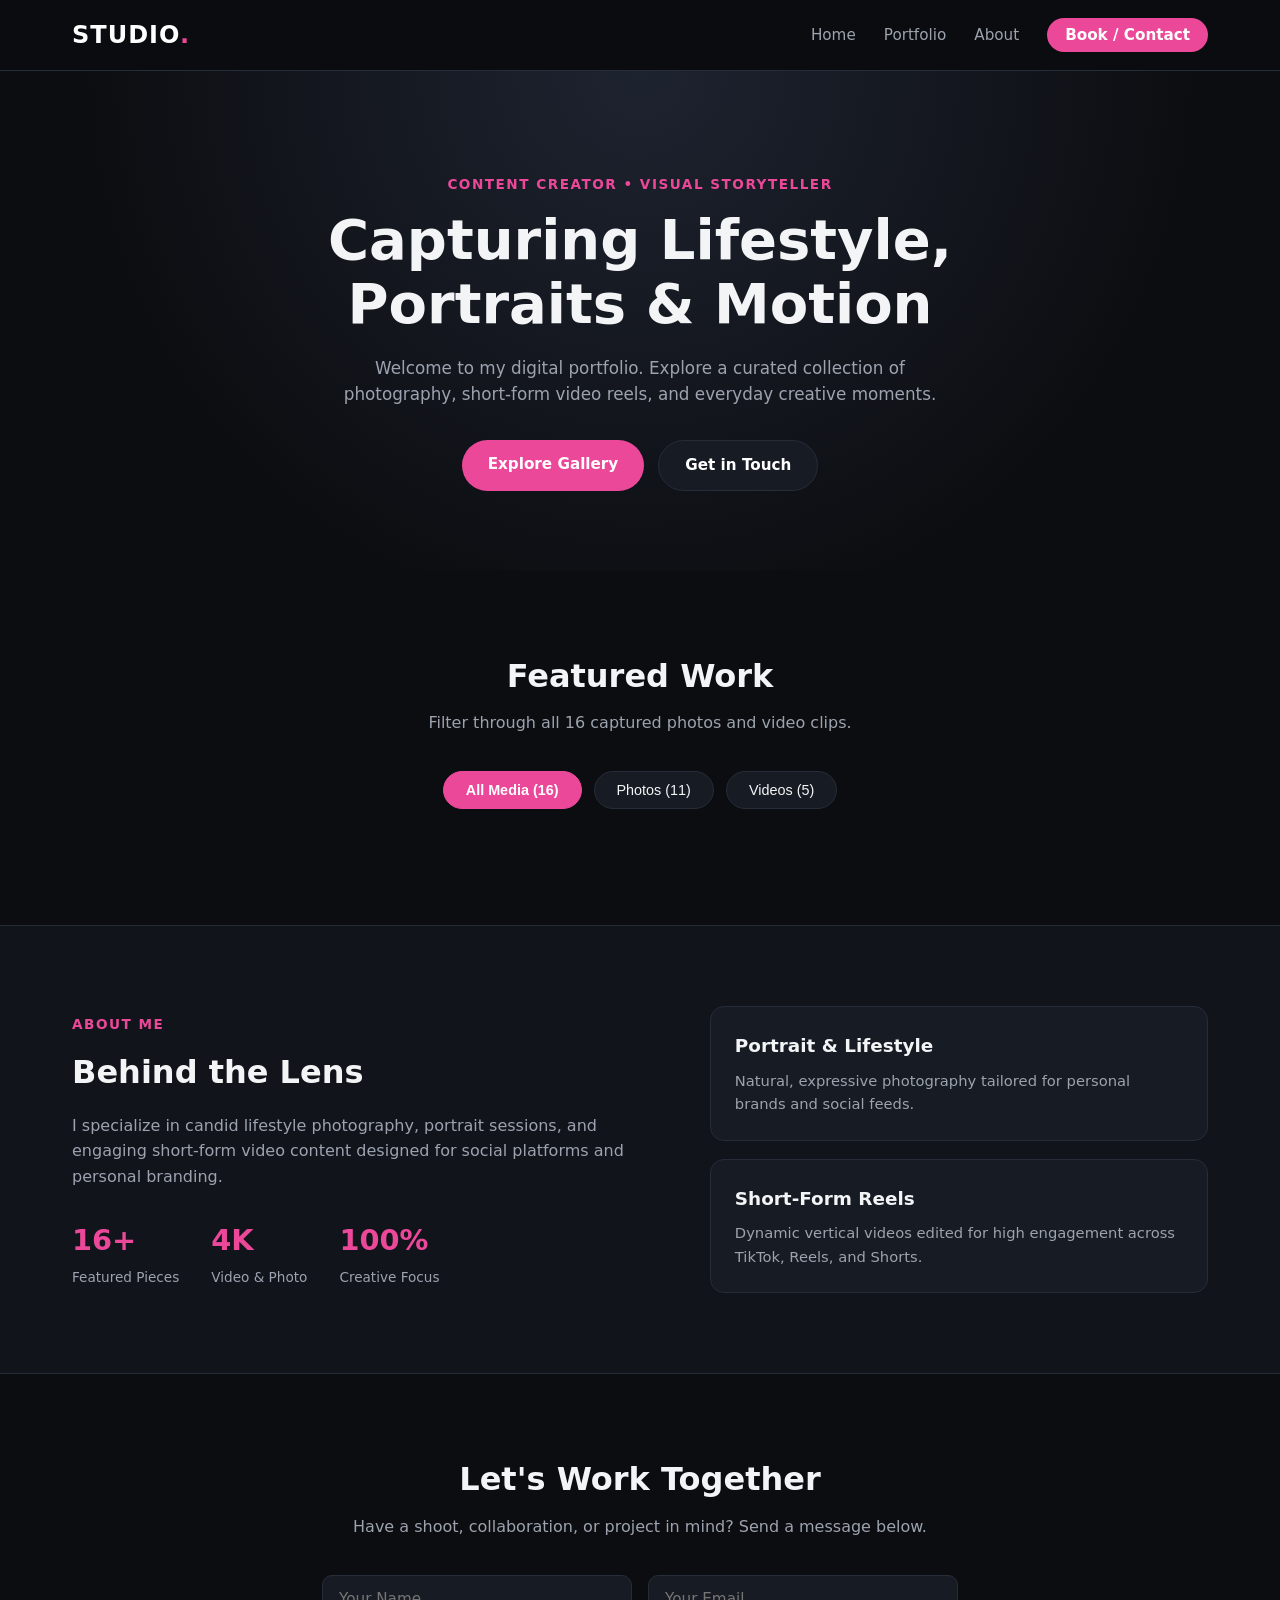
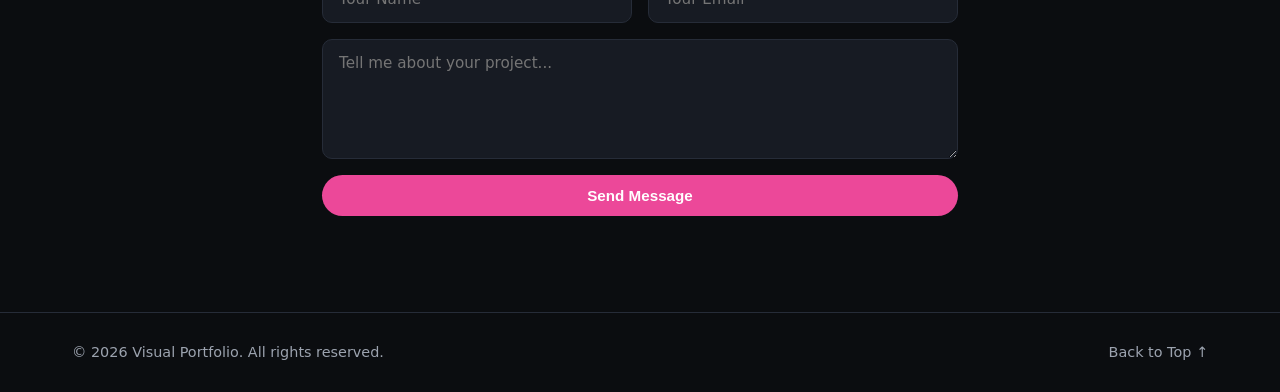
==== index.html @ 75df1a53 "Add files via upload" ====
<!DOCTYPE html>
<html lang="en">
<head>
  <meta charset="UTF-8" />
  <meta name="viewport" content="width=device-width, initial-scale=1.0" />
  <title>Creative Visual Portfolio</title>
  <link rel="stylesheet" href="style.css" />
</head>
<body>

  <!-- Navigation Bar -->
  <nav class="navbar">
    <div class="container nav-container">
      <a href="#home" class="logo">STUDIO<span>.</span></a>
      <ul class="nav-links" id="nav-links">
        <li><a href="#home">Home</a></li>
        <li><a href="#work">Portfolio</a></li>
        <li><a href="#about">About</a></li>
        <li><a href="#contact" class="nav-cta">Book / Contact</a></li>
      </ul>
      <button class="menu-toggle" id="menu-toggle" aria-label="Toggle menu">&#9776;</button>
    </div>
  </nav>

  <!-- Hero Section -->
  <header id="home" class="hero">
    <div class="container hero-content">
      <span class="eyebrow">Content Creator &bull; Visual Storyteller</span>
      <h1>Capturing Lifestyle, Portraits &amp; Motion</h1>
      <p>
        Welcome to my digital portfolio. Explore a curated collection of photography, 
        short-form video reels, and everyday creative moments.
      </p>
      <div class="hero-actions">
        <a href="#work" class="btn btn-primary">Explore Gallery</a>
        <a href="#contact" class="btn btn-secondary">Get in Touch</a>
      </div>
    </div>
  </header>

  <!-- Portfolio Gallery Section -->
  <section id="work" class="section">
    <div class="container">
      <div class="section-header">
        <h2>Featured Work</h2>
        <p>Filter through all 16 captured photos and video clips.</p>
      </div>

      <div class="filter-buttons">
        <button class="filter-btn active" data-filter="all">All Media (16)</button>
        <button class="filter-btn" data-filter="image">Photos (11)</button>
        <button class="filter-btn" data-filter="video">Videos (5)</button>
      </div>

      <div id="portfolio-grid" class="gallery-grid">
        <!-- Media cards injected dynamically by script.js -->
      </div>
    </div>
  </section>

  <!-- About & Services Section -->
  <section id="about" class="section section-alt">
    <div class="container about-grid">
      <div class="about-text">
        <span class="eyebrow">About Me</span>
        <h2>Behind the Lens</h2>
        <p>
          I specialize in candid lifestyle photography, portrait sessions, and engaging 
          short-form video content designed for social platforms and personal branding.
        </p>
        <div class="stats">
          <div class="stat-item">
            <h3>16+</h3>
            <span>Featured Pieces</span>
          </div>
          <div class="stat-item">
            <h3>4K</h3>
            <span>Video &amp; Photo</span>
          </div>
          <div class="stat-item">
            <h3>100%</h3>
            <span>Creative Focus</span>
          </div>
        </div>
      </div>

      <div class="services-cards">
        <div class="service-box">
          <h3>Portrait &amp; Lifestyle</h3>
          <p>Natural, expressive photography tailored for personal brands and social feeds.</p>
        </div>
        <div class="service-box">
          <h3>Short-Form Reels</h3>
          <p>Dynamic vertical videos edited for high engagement across TikTok, Reels, and Shorts.</p>
        </div>
      </div>
    </div>
  </section>

  <!-- Contact Section -->
  <section id="contact" class="section">
    <div class="container contact-wrapper">
      <div class="section-header">
        <h2>Let's Work Together</h2>
        <p>Have a shoot, collaboration, or project in mind? Send a message below.</p>
      </div>

      <form id="contact-form" class="contact-form">
        <div class="form-row">
          <input type="text" id="name" placeholder="Your Name" required />
          <input type="email" id="email" placeholder="Your Email" required />
        </div>
        <textarea id="message" rows="5" placeholder="Tell me about your project..." required></textarea>
        <button type="submit" class="btn btn-primary">Send Message</button>
        <p id="form-status" class="form-status"></p>
      </form>
    </div>
  </section>

  <!-- Fullscreen Lightbox Modal -->
  <div id="lightbox" class="lightbox hidden">
    <span id="close-lightbox" class="close-btn">&times;</span>
    <div class="lightbox-content" id="lightbox-content"></div>
    <p id="lightbox-caption" class="lightbox-caption"></p>
  </div>

  <!-- Footer -->
  <footer>
    <div class="container footer-content">
      <p>&copy; 2026 Visual Portfolio. All rights reserved.</p>
      <div class="socials">
        <a href="#home">Back to Top &uarr;</a>
      </div>
    </div>
  </footer>

  <script src="script.js"></script>
</body>
</html>
---- style.css ----
:root {
  --bg-main: #0b0d10;
  --bg-alt: #11141a;
  --card-bg: #171b23;
  --border-color: #262c38;
  --text-main: #f3f4f6;
  --text-muted: #9ca3af;
  --accent: #ec4899;
  --accent-hover: #db2777;
}

* {
  box-sizing: border-box;
  margin: 0;
  padding: 0;
}

html {
  scroll-behavior: smooth;
}

body {
  font-family: 'Segoe UI', system-ui, -apple-system, sans-serif;
  background-color: var(--bg-main);
  color: var(--text-main);
  line-height: 1.6;
}

.container {
  max-width: 1180px;
  margin: 0 auto;
  padding: 0 22px;
}

/* Navbar */
.navbar {
  position: sticky;
  top: 0;
  z-index: 900;
  background: rgba(11, 13, 16, 0.85);
  backdrop-filter: blur(12px);
  border-bottom: 1px solid var(--border-color);
}

.nav-container {
  display: flex;
  justify-content: space-between;
  align-items: center;
  height: 70px;
}

.logo {
  font-size: 1.5rem;
  font-weight: 800;
  color: #fff;
  text-decoration: none;
  letter-spacing: 1px;
}

.logo span {
  color: var(--accent);
}

.nav-links {
  list-style: none;
  display: flex;
  align-items: center;
  gap: 28px;
}

.nav-links a {
  color: var(--text-muted);
  text-decoration: none;
  font-size: 0.95rem;
  transition: color 0.2s;
}

.nav-links a:hover {
  color: #fff;
}

.nav-links .nav-cta {
  background: var(--accent);
  color: #fff;
  padding: 8px 18px;
  border-radius: 999px;
  font-weight: 600;
}

.nav-links .nav-cta:hover {
  background: var(--accent-hover);
}

.menu-toggle {
  display: none;
  background: none;
  border: none;
  color: #fff;
  font-size: 1.6rem;
  cursor: pointer;
}

/* Hero */
.hero {
  padding: 100px 0 80px;
  text-align: center;
  background: radial-gradient(circle at top center, #1e2330 0%, var(--bg-main) 70%);
}

.eyebrow {
  display: inline-block;
  color: var(--accent);
  font-size: 0.85rem;
  font-weight: 700;
  text-transform: uppercase;
  letter-spacing: 1.5px;
  margin-bottom: 12px;
}

.hero h1 {
  font-size: clamp(2.2rem, 5vw, 3.5rem);
  line-height: 1.15;
  max-width: 760px;
  margin: 0 auto 18px;
}

.hero p {
  color: var(--text-muted);
  max-width: 600px;
  margin: 0 auto 32px;
  font-size: 1.05rem;
}

.hero-actions {
  display: flex;
  justify-content: center;
  gap: 14px;
  flex-wrap: wrap;
}

/* Buttons */
.btn {
  display: inline-block;
  padding: 12px 26px;
  border-radius: 999px;
  text-decoration: none;
  font-weight: 600;
  font-size: 0.95rem;
  cursor: pointer;
  border: none;
  transition: all 0.25s ease;
}

.btn-primary {
  background: var(--accent);
  color: #fff;
}

.btn-primary:hover {
  background: var(--accent-hover);
  transform: translateY(-2px);
}

.btn-secondary {
  background: var(--card-bg);
  color: #fff;
  border: 1px solid var(--border-color);
}

.btn-secondary:hover {
  border-color: var(--accent);
}

/* Sections */
.section {
  padding: 80px 0;
}

.section-alt {
  background: var(--bg-alt);
  border-top: 1px solid var(--border-color);
  border-bottom: 1px solid var(--border-color);
}

.section-header {
  text-align: center;
  margin-bottom: 36px;
}

.section-header h2 {
  font-size: 2rem;
  margin-bottom: 8px;
}

.section-header p {
  color: var(--text-muted);
}

/* Filters */
.filter-buttons {
  display: flex;
  justify-content: center;
  gap: 12px;
  flex-wrap: wrap;
  margin-bottom: 36px;
}

.filter-btn {
  background: var(--card-bg);
  color: var(--text-main);
  border: 1px solid var(--border-color);
  padding: 10px 22px;
  border-radius: 999px;
  cursor: pointer;
  font-size: 0.9rem;
  transition: all 0.25s ease;
}

.filter-btn:hover {
  border-color: var(--accent);
}

.filter-btn.active {
  background: var(--accent);
  border-color: var(--accent);
  color: #fff;
  font-weight: 600;
}

/* Gallery Grid */
.gallery-grid {
  display: grid;
  grid-template-columns: repeat(auto-fill, minmax(255px, 1fr));
  gap: 20px;
}

.card {
  position: relative;
  background: var(--card-bg);
  border-radius: 14px;
  overflow: hidden;
  aspect-ratio: 3 / 4;
  cursor: pointer;
  border: 1px solid var(--border-color);
  transition: transform 0.3s ease, box-shadow 0.3s ease;
}

.card:hover {
  transform: translateY(-6px);
  box-shadow: 0 14px 28px rgba(0, 0, 0, 0.5);
}

.card img,
.card video {
  width: 100%;
  height: 100%;
  object-fit: cover;
  display: block;
}

.badge {
  position: absolute;
  top: 12px;
  right: 12px;
  background: rgba(0, 0, 0, 0.7);
  backdrop-filter: blur(6px);
  color: #fff;
  font-size: 0.72rem;
  font-weight: 700;
  padding: 4px 10px;
  border-radius: 20px;
  text-transform: uppercase;
  z-index: 2;
}

.card-overlay {
  position: absolute;
  inset: 0;
  background: linear-gradient(to top, rgba(0, 0, 0, 0.8), transparent 55%);
  opacity: 0;
  display: flex;
  align-items: flex-end;
  padding: 16px;
  transition: opacity 0.25s ease;
}

.card:hover .card-overlay {
  opacity: 1;
}

/* About Section */
.about-grid {
  display: grid;
  grid-template-columns: 1.2fr 1fr;
  gap: 40px;
  align-items: center;
}

.about-text h2 {
  font-size: 2rem;
  margin-bottom: 14px;
}

.about-text p {
  color: var(--text-muted);
  margin-bottom: 28px;
}

.stats {
  display: flex;
  gap: 32px;
}

.stat-item h3 {
  font-size: 1.8rem;
  color: var(--accent);
}

.stat-item span {
  font-size: 0.85rem;
  color: var(--text-muted);
}

.services-cards {
  display: grid;
  gap: 18px;
}

.service-box {
  background: var(--card-bg);
  border: 1px solid var(--border-color);
  padding: 24px;
  border-radius: 14px;
}

.service-box h3 {
  margin-bottom: 8px;
  font-size: 1.15rem;
}

.service-box p {
  color: var(--text-muted);
  font-size: 0.92rem;
}

/* Contact Form */
.contact-wrapper {
  max-width: 680px;
}

.contact-form {
  display: flex;
  flex-direction: column;
  gap: 16px;
}

.form-row {
  display: grid;
  grid-template-columns: 1fr 1fr;
  gap: 16px;
}

.contact-form input,
.contact-form textarea {
  width: 100%;
  background: var(--card-bg);
  border: 1px solid var(--border-color);
  color: #fff;
  padding: 14px 16px;
  border-radius: 10px;
  font-family: inherit;
  font-size: 0.95rem;
}

.contact-form input:focus,
.contact-form textarea:focus {
  outline: none;
  border-color: var(--accent);
}

.form-status {
  color: #34d399;
  font-size: 0.9rem;
  text-align: center;
}

/* Lightbox Modal */
.lightbox {
  position: fixed;
  inset: 0;
  background: rgba(0, 0, 0, 0.92);
  display: flex;
  flex-direction: column;
  align-items: center;
  justify-content: center;
  z-index: 1000;
  padding: 20px;
}

.lightbox.hidden {
  display: none;
}

.lightbox-content img,
.lightbox-content video {
  max-width: 90vw;
  max-height: 80vh;
  border-radius: 10px;
}

.close-btn {
  position: absolute;
  top: 20px;
  right: 30px;
  font-size: 2.5rem;
  color: #fff;
  cursor: pointer;
}

.lightbox-caption {
  margin-top: 14px;
  color: var(--text-muted);
}

/* Footer */
footer {
  padding: 28px 0;
  border-top: 1px solid var(--border-color);
  color: var(--text-muted);
  font-size: 0.9rem;
}

.footer-content {
  display: flex;
  justify-content: space-between;
  align-items: center;
}

.footer-content a {
  color: var(--text-muted);
  text-decoration: none;
}

.footer-content a:hover {
  color: #fff;
}

/* Mobile Responsive */
@media (max-width: 768px) {
  .about-grid,
  .form-row {
    grid-template-columns: 1fr;
  }

  .menu-toggle {
    display: block;
  }

  .nav-links {
    display: none;
    flex-direction: column;
    position: absolute;
    top: 70px;
    left: 0;
    right: 0;
    background: var(--bg-alt);
    padding: 20px;
    border-bottom: 1px solid var(--border-color);
  }

  .nav-links.open {
    display: flex;
  }
}
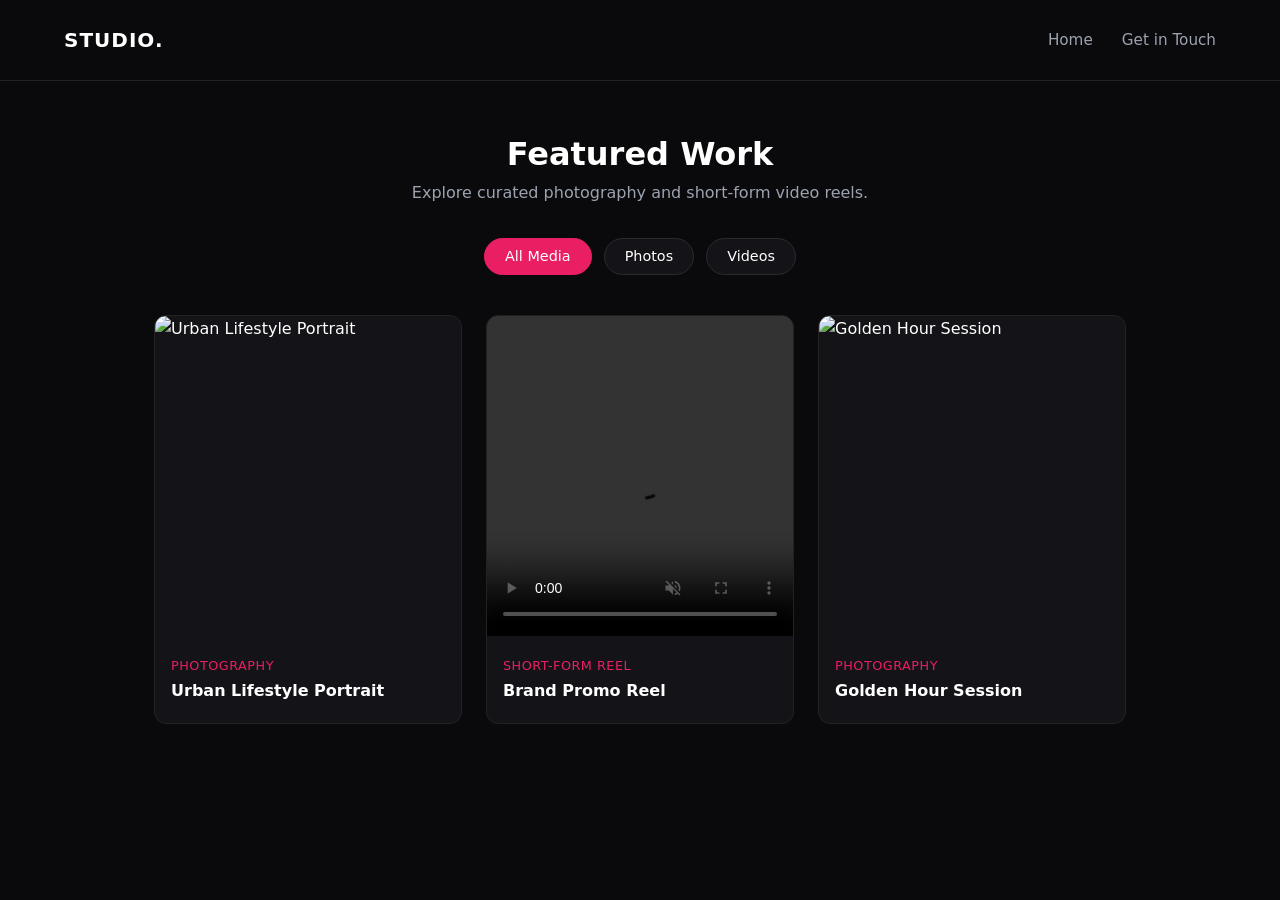
==== commit 0b07c5c3: "Refactor index.html for improved layout and styles Updated the HTML structure and styles for the por" ====
--- a/index.html
+++ b/index.html
@@ -1,139 +1,126 @@
 <!DOCTYPE html>
 <html lang="en">
 <head>
-  <meta charset="UTF-8" />
-  <meta name="viewport" content="width=device-width, initial-scale=1.0" />
-  <title>Creative Visual Portfolio</title>
-  <link rel="stylesheet" href="style.css" />
+    <meta charset="UTF-8">
+    <meta name="viewport" content="width=device-width, initial-scale=1.0">
+    <title>Gallery | Visual Portfolio</title>
+    <style>
+        :root {
+            --bg-dark: #0a0a0c;
+            --card-bg: #141418;
+            --accent: #e91e63;
+            --text-main: #ffffff;
+            --text-muted: #9ca3af;
+        }
+        * { box-sizing: border-box; margin: 0; padding: 0; font-family: system-ui, -apple-system, sans-serif; }
+        body { background-color: var(--bg-dark); color: var(--text-main); line-height: 1.6; }
+        
+        /* Header */
+        header { display: flex; justify-content: space-between; align-items: center; padding: 1.5rem 5%; border-bottom: 1px solid #222; }
+        .logo { font-weight: 800; font-size: 1.25rem; letter-spacing: 1px; color: var(--text-main); text-decoration: none; }
+        .nav-links a { color: var(--text-muted); text-decoration: none; margin-left: 1.5rem; font-size: 0.95rem; transition: color 0.2s; }
+        .nav-links a:hover { color: var(--text-main); }
+
+        /* Container & Filters */
+        .container { max-width: 1100px; margin: 0 auto; padding: 3rem 5%; }
+        .page-title { text-align: center; margin-bottom: 2rem; }
+        .filter-bar { display: flex; justify-content: center; gap: 0.75rem; margin-bottom: 2.5rem; flex-wrap: wrap; }
+        .filter-btn {
+            background: var(--card-bg); color: var(--text-main); border: 1px solid #2a2a30;
+            padding: 0.6rem 1.25rem; border-radius: 999px; cursor: pointer; font-size: 0.9rem; transition: 0.2s;
+        }
+        .filter-btn.active, .filter-btn:hover { background: var(--accent); border-color: var(--accent); }
+
+        /* Media Grid */
+        .gallery-grid { display: grid; grid-template-columns: repeat(auto-fill, minmax(280px, 1fr)); gap: 1.5rem; }
+        .media-card { background: var(--card-bg); border-radius: 12px; overflow: hidden; border: 1px solid #222; }
+        .media-card img, .media-card video { width: 100%; height: 320px; object-fit: cover; display: block; }
+        .media-info { padding: 1rem; }
+        .media-info h3 { font-size: 1rem; margin-bottom: 0.25rem; }
+        .media-info span { font-size: 0.8rem; color: var(--accent); text-transform: uppercase; letter-spacing: 0.5px; }
+    </style>
 </head>
 <body>
 
-  <!-- Navigation Bar -->
-  <nav class="navbar">
-    <div class="container nav-container">
-      <a href="#home" class="logo">STUDIO<span>.</span></a>
-      <ul class="nav-links" id="nav-links">
-        <li><a href="#home">Home</a></li>
-        <li><a href="#work">Portfolio</a></li>
-        <li><a href="#about">About</a></li>
-        <li><a href="#contact" class="nav-cta">Book / Contact</a></li>
-      </ul>
-      <button class="menu-toggle" id="menu-toggle" aria-label="Toggle menu">&#9776;</button>
-    </div>
-  </nav>
+    <header>
+        <a href="index.html" class="logo">STUDIO.</a>
+        <nav class="nav-links">
+            <a href="index.html">Home</a>
+            <a href="contact.html">Get in Touch</a>
+        </nav>
+    </header>
 
-  <!-- Hero Section -->
-  <header id="home" class="hero">
-    <div class="container hero-content">
-      <span class="eyebrow">Content Creator &bull; Visual Storyteller</span>
-      <h1>Capturing Lifestyle, Portraits &amp; Motion</h1>
-      <p>
-        Welcome to my digital portfolio. Explore a curated collection of photography, 
-        short-form video reels, and everyday creative moments.
-      </p>
-      <div class="hero-actions">
-        <a href="#work" class="btn btn-primary">Explore Gallery</a>
-        <a href="#contact" class="btn btn-secondary">Get in Touch</a>
-      </div>
-    </div>
-  </header>
+    <main class="container">
+        <div class="page-title">
+            <h1>Featured Work</h1>
+            <p style="color: var(--text-muted);">Explore curated photography and short-form video reels.</p>
+        </div>
 
-  <!-- Portfolio Gallery Section -->
-  <section id="work" class="section">
-    <div class="container">
-      <div class="section-header">
-        <h2>Featured Work</h2>
-        <p>Filter through all 16 captured photos and video clips.</p>
-      </div>
+        <div class="filter-bar">
+            <button class="filter-btn active" onclick="filterMedia('all')">All Media</button>
+            <button class="filter-btn" onclick="filterMedia('photos')">Photos</button>
+            <button class="filter-btn" onclick="filterMedia('videos')">Videos</button>
+        </div>
 
-      <div class="filter-buttons">
-        <button class="filter-btn active" data-filter="all">All Media (16)</button>
-        <button class="filter-btn" data-filter="image">Photos (11)</button>
-        <button class="filter-btn" data-filter="video">Videos (5)</button>
-      </div>
+        <div class="gallery-grid" id="galleryGrid"></div>
+    </main>
 
-      <div id="portfolio-grid" class="gallery-grid">
-        <!-- Media cards injected dynamically by script.js -->
-      </div>
-    </div>
-  </section>
+    <script>
+        // ==========================================
+        // ADD NEW UPLOADS HERE
+        // ==========================================
+        const portfolioItems = [
+            { type: 'photos', title: 'Urban Lifestyle Portrait', src: 'assets/photo1.jpg' },
+            { type: 'videos', title: 'Brand Promo Reel', src: 'assets/reel1.mp4' },
+            { type: 'photos', title: 'Golden Hour Session', src: 'assets/photo2.jpg' },
+            // Copy and paste a line above whenever you upload a new file to your assets folder
+        ];
 
-  <!-- About & Services Section -->
-  <section id="about" class="section section-alt">
-    <div class="container about-grid">
-      <div class="about-text">
-        <span class="eyebrow">About Me</span>
-        <h2>Behind the Lens</h2>
-        <p>
-          I specialize in candid lifestyle photography, portrait sessions, and engaging 
-          short-form video content designed for social platforms and personal branding.
-        </p>
-        <div class="stats">
-          <div class="stat-item">
-            <h3>16+</h3>
-            <span>Featured Pieces</span>
-          </div>
-          <div class="stat-item">
-            <h3>4K</h3>
-            <span>Video &amp; Photo</span>
-          </div>
-          <div class="stat-item">
-            <h3>100%</h3>
-            <span>Creative Focus</span>
-          </div>
-        </div>
-      </div>
+        const grid = document.getElementById('galleryGrid');
+        const buttons = document.querySelectorAll('.filter-btn');
 
-      <div class="services-cards">
-        <div class="service-box">
-          <h3>Portrait &amp; Lifestyle</h3>
-          <p>Natural, expressive photography tailored for personal brands and social feeds.</p>
-        </div>
-        <div class="service-box">
-          <h3>Short-Form Reels</h3>
-          <p>Dynamic vertical videos edited for high engagement across TikTok, Reels, and Shorts.</p>
-        </div>
-      </div>
-    </div>
-  </section>
+        function renderGallery(filter) {
+            grid.innerHTML = '';
+            const filtered = filter === 'all' 
+                ? portfolioItems 
+                : portfolioItems.filter(item => item.type === filter);
 
-  <!-- Contact Section -->
-  <section id="contact" class="section">
-    <div class="container contact-wrapper">
-      <div class="section-header">
-        <h2>Let's Work Together</h2>
-        <p>Have a shoot, collaboration, or project in mind? Send a message below.</p>
-      </div>
+            filtered.forEach(item => {
+                const card = document.createElement('div');
+                card.className = 'media-card';
+                
+                const mediaElement = item.type === 'videos'
+                    ? `<video src="${item.src}" controls muted playsinline></video>`
+                    : `<img src="${item.src}" alt="${item.title}" loading="lazy">`;
 
-      <form id="contact-form" class="contact-form">
-        <div class="form-row">
-          <input type="text" id="name" placeholder="Your Name" required />
-          <input type="email" id="email" placeholder="Your Email" required />
-        </div>
-        <textarea id="message" rows="5" placeholder="Tell me about your project..." required></textarea>
-        <button type="submit" class="btn btn-primary">Send Message</button>
-        <p id="form-status" class="form-status"></p>
-      </form>
-    </div>
-  </section>
+                card.innerHTML = `
+                    ${mediaElement}
+                    <div class="media-info">
+                        <span>${item.type === 'videos' ? 'Short-Form Reel' : 'Photography'}</span>
+                        <h3>${item.title}</h3>
+                    </div>
+                `;
+                grid.appendChild(card);
+            });
+        }
 
-  <!-- Fullscreen Lightbox Modal -->
-  <div id="lightbox" class="lightbox hidden">
-    <span id="close-lightbox" class="close-btn">&times;</span>
-    <div class="lightbox-content" id="lightbox-content"></div>
-    <p id="lightbox-caption" class="lightbox-caption"></p>
-  </div>
+        function filterMedia(category) {
+            buttons.forEach(btn => btn.classList.remove('active'));
+            event.target.classList.add('active');
+            renderGallery(category);
+        }
 
-  <!-- Footer -->
-  <footer>
-    <div class="container footer-content">
-      <p>&copy; 2026 Visual Portfolio. All rights reserved.</p>
-      <div class="socials">
-        <a href="#home">Back to Top &uarr;</a>
-      </div>
-    </div>
-  </footer>
-
-  <script src="script.js"></script>
+        // Check URL parameter on page load (e.g., gallery.html?filter=videos)
+        const urlParams = new URLSearchParams(window.location.search);
+        const initialFilter = urlParams.get('filter') || 'all';
+        
+        buttons.forEach(btn => {
+            if (btn.textContent.toLowerCase().includes(initialFilter)) {
+                buttons.forEach(b => b.classList.remove('active'));
+                btn.classList.add('active');
+            }
+        });
+        renderGallery(initialFilter);
+    </script>
 </body>
-</html>+</html>
